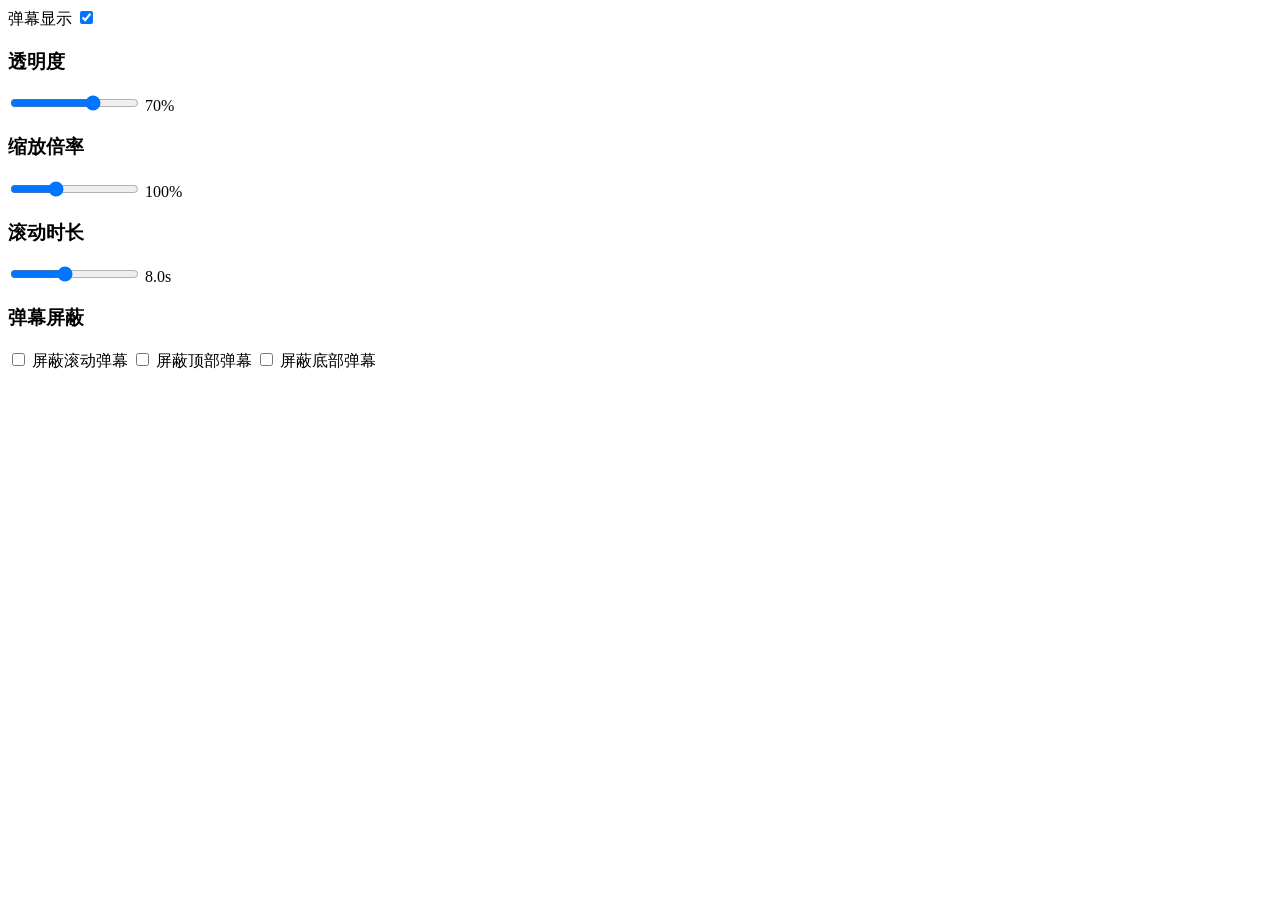
==== sidebar/index.html @ 13c16fd2 "弹幕字体缩放倍率功能 - sidebar字体大小改为缩放倍率(50%-200%) - 弹幕使用XML中的字体大小信息(p[2]) - 缩放倍率实时更新所有已渲染弹幕" ====
<!DOCTYPE html>
<html lang="zh-CN">

<head>
  <meta charset="UTF-8" />
  <link rel="stylesheet" href="index.css" />
  <title>弹幕控制</title>
</head>

<body>
  <div id="root">
    <div class="section">
      <div class="toggle-row">
        <span class="toggle-label">弹幕显示</span>
        <label class="switch" data-clickable>
          <input type="checkbox" id="toggle-danmaku" checked />
          <span class="switch-slider"></span>
        </label>
      </div>
    </div>

    <div class="section">
      <h3 class="section-title">透明度</h3>
      <div class="control-row">
        <input type="range" id="opacity-slider" data-clickable min="0.1" max="1" step="0.05" value="0.7" class="slider" />
        <span id="opacity-value" class="value-text">70%</span>
      </div>
    </div>

    <div class="section">
      <h3 class="section-title">缩放倍率</h3>
      <div class="control-row">
        <input type="range" id="fontsize-slider" data-clickable min="50" max="200" step="5" value="100" class="slider" />
        <span id="fontsize-value" class="value-text">100%</span>
      </div>
    </div>

    <div class="section">
      <h3 class="section-title">滚动时长</h3>
      <div class="control-row">
        <input type="range" id="duration-slider" data-clickable min="3000" max="15000" step="500" value="8000" class="slider" />
        <span id="duration-value" class="value-text">8.0s</span>
      </div>
    </div>

    <div class="section">
      <h3 class="section-title">弹幕屏蔽</h3>
      <div class="checkbox-group">
        <label class="checkbox-label" data-clickable>
          <input type="checkbox" id="block-scroll" /> 屏蔽滚动弹幕
        </label>
        <label class="checkbox-label" data-clickable>
          <input type="checkbox" id="block-top" /> 屏蔽顶部弹幕
        </label>
        <label class="checkbox-label" data-clickable>
          <input type="checkbox" id="block-bottom" /> 屏蔽底部弹幕
        </label>
      </div>
    </div>
  </div>
  <script src="index.js"></script>
</body>

</html>
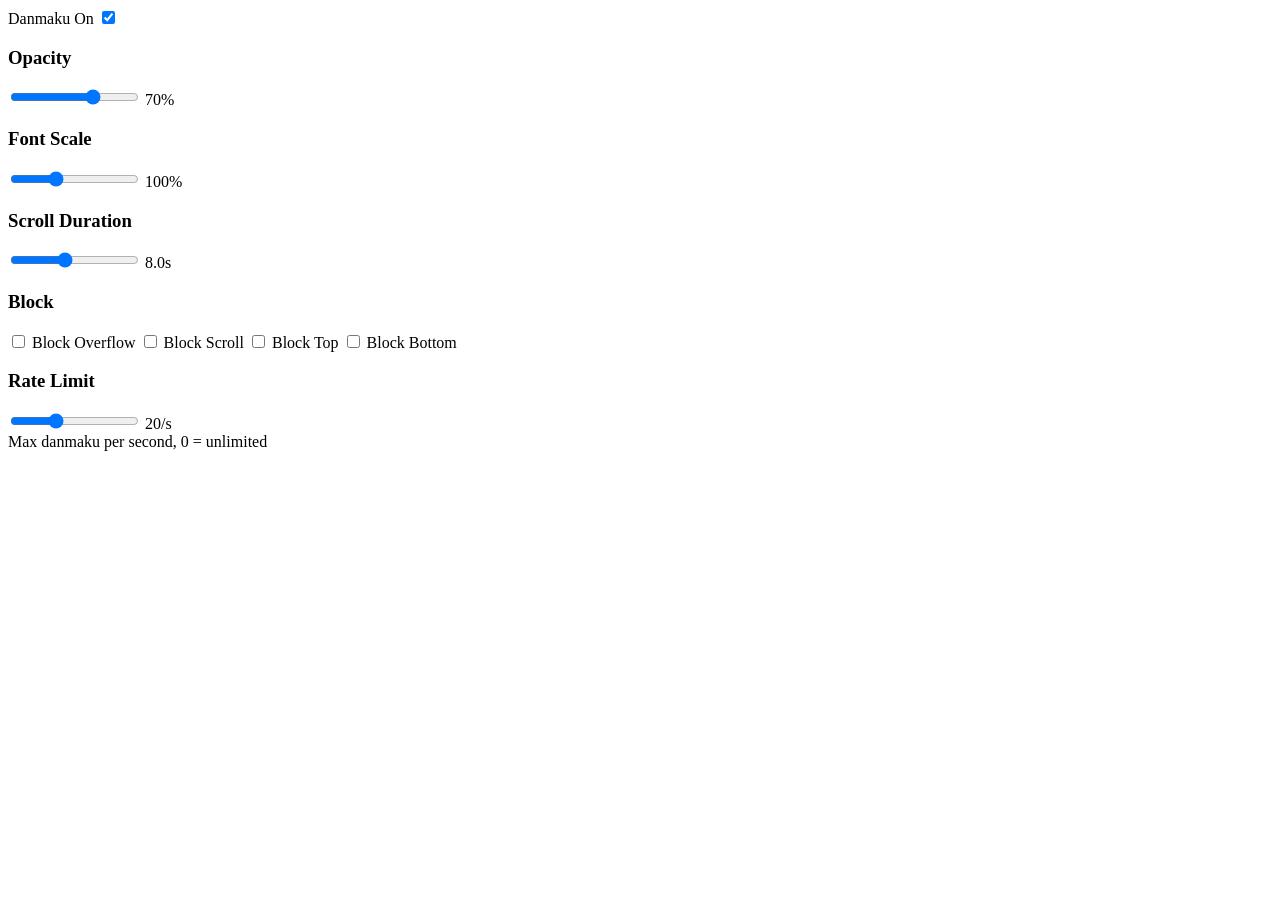
==== commit a9a3f27f: "fix: prevent forced-lane blocking when filtering overflow danmaku" ====
--- a/sidebar/index.html
+++ b/sidebar/index.html
@@ -1,17 +1,17 @@
 <!DOCTYPE html>
-<html lang="zh-CN">
+<html lang="en">
 
 <head>
   <meta charset="UTF-8" />
   <link rel="stylesheet" href="index.css" />
-  <title>弹幕控制</title>
+  <title>Danmaku Control</title>
 </head>
 
 <body>
   <div id="root">
     <div class="section">
       <div class="toggle-row">
-        <span class="toggle-label">弹幕显示</span>
+        <span class="toggle-label" data-i18n="danmaku_visible">Danmaku On</span>
         <label class="switch" data-clickable>
           <input type="checkbox" id="toggle-danmaku" checked />
           <span class="switch-slider"></span>
@@ -20,7 +20,7 @@
     </div>
 
     <div class="section">
-      <h3 class="section-title">透明度</h3>
+      <h3 class="section-title" data-i18n="opacity">Opacity</h3>
       <div class="control-row">
         <input type="range" id="opacity-slider" data-clickable min="0.1" max="1" step="0.05" value="0.7" class="slider" />
         <span id="opacity-value" class="value-text">70%</span>
@@ -28,7 +28,7 @@
     </div>
 
     <div class="section">
-      <h3 class="section-title">缩放倍率</h3>
+      <h3 class="section-title" data-i18n="font_scale">Font Scale</h3>
       <div class="control-row">
         <input type="range" id="fontsize-slider" data-clickable min="50" max="200" step="5" value="100" class="slider" />
         <span id="fontsize-value" class="value-text">100%</span>
@@ -36,7 +36,7 @@
     </div>
 
     <div class="section">
-      <h3 class="section-title">滚动时长</h3>
+      <h3 class="section-title" data-i18n="scroll_duration">Scroll Duration</h3>
       <div class="control-row">
         <input type="range" id="duration-slider" data-clickable min="3000" max="15000" step="500" value="8000" class="slider" />
         <span id="duration-value" class="value-text">8.0s</span>
@@ -44,18 +44,30 @@
     </div>
 
     <div class="section">
-      <h3 class="section-title">弹幕屏蔽</h3>
+      <h3 class="section-title" data-i18n="danmaku_block">Block</h3>
       <div class="checkbox-group">
         <label class="checkbox-label" data-clickable>
-          <input type="checkbox" id="block-scroll" /> 屏蔽滚动弹幕
+          <input type="checkbox" id="block-force-lane" /> <span data-i18n="block_force_lane">Block Overflow</span>
         </label>
         <label class="checkbox-label" data-clickable>
-          <input type="checkbox" id="block-top" /> 屏蔽顶部弹幕
+          <input type="checkbox" id="block-scroll" /> <span data-i18n="block_scroll">Block Scroll</span>
         </label>
         <label class="checkbox-label" data-clickable>
-          <input type="checkbox" id="block-bottom" /> 屏蔽底部弹幕
+          <input type="checkbox" id="block-top" /> <span data-i18n="block_top">Block Top</span>
+        </label>
+        <label class="checkbox-label" data-clickable>
+          <input type="checkbox" id="block-bottom" /> <span data-i18n="block_bottom">Block Bottom</span>
         </label>
       </div>
+    </div>
+
+    <div class="section">
+      <h3 class="section-title" data-i18n="rate_limit">Rate Limit</h3>
+      <div class="control-row">
+        <input type="range" id="max-per-sec-slider" data-clickable min="0" max="60" step="1" value="20" class="slider" />
+        <span id="max-per-sec-value" class="value-text">20/s</span>
+      </div>
+      <div class="hint-text" data-i18n="rate_limit_hint">Max danmaku per second, 0 = unlimited</div>
     </div>
   </div>
   <script src="index.js"></script>
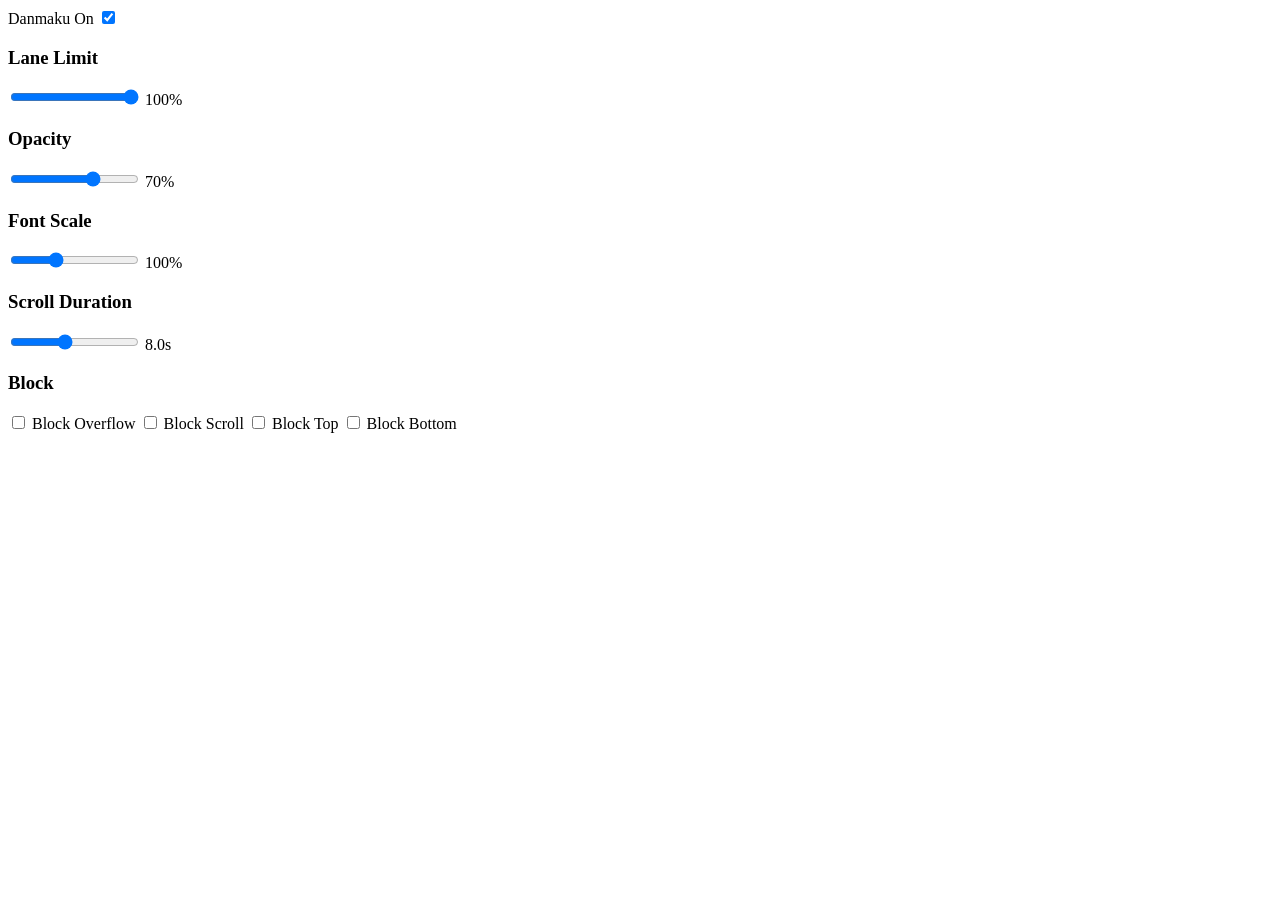
==== commit fcd6a6fe: "remove rate limit, add lane limit feature" ====
--- a/sidebar/index.html
+++ b/sidebar/index.html
@@ -16,6 +16,14 @@
           <input type="checkbox" id="toggle-danmaku" checked />
           <span class="switch-slider"></span>
         </label>
+      </div>
+    </div>
+
+    <div class="section">
+      <h3 class="section-title" data-i18n="lane_limit">Lane Limit</h3>
+      <div class="control-row">
+        <input type="range" id="max-lane-slider" data-clickable min="10" max="100" step="5" value="100" class="slider" />
+        <span id="max-lane-value" class="value-text">100%</span>
       </div>
     </div>
 
@@ -60,15 +68,6 @@
         </label>
       </div>
     </div>
-
-    <div class="section">
-      <h3 class="section-title" data-i18n="rate_limit">Rate Limit</h3>
-      <div class="control-row">
-        <input type="range" id="max-per-sec-slider" data-clickable min="0" max="60" step="1" value="20" class="slider" />
-        <span id="max-per-sec-value" class="value-text">20/s</span>
-      </div>
-      <div class="hint-text" data-i18n="rate_limit_hint">Max danmaku per second, 0 = unlimited</div>
-    </div>
   </div>
   <script src="index.js"></script>
 </body>
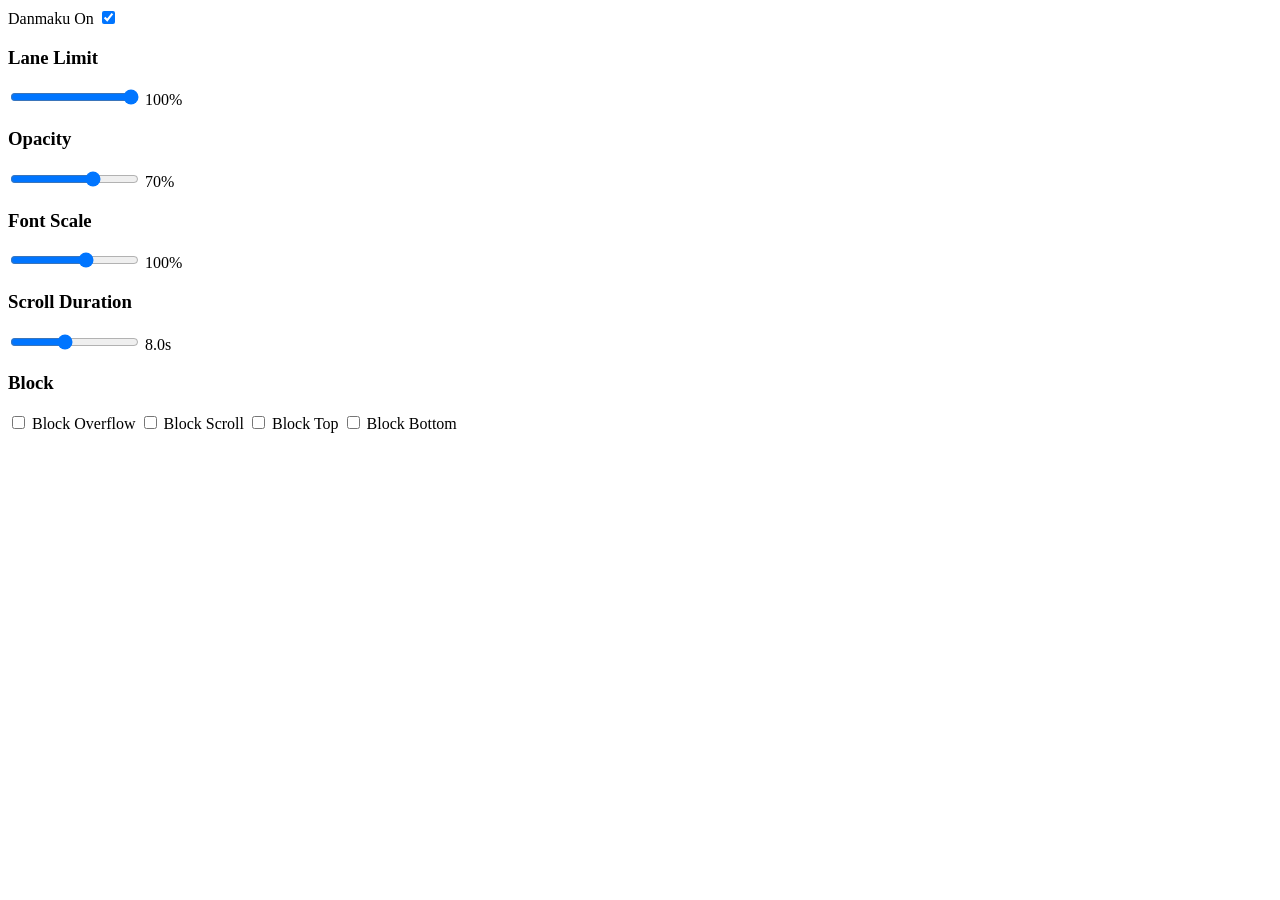
==== commit ea92c3ca: "fix: 修正字号计算逻辑，改为按屏幕高度比例显示 - overlay/index.js: 字号从 vw 改为 vh 单位 - overlay/index.js: 修正公式为 (d.size/25) " ====
--- a/sidebar/index.html
+++ b/sidebar/index.html
@@ -38,7 +38,7 @@
     <div class="section">
       <h3 class="section-title" data-i18n="font_scale">Font Scale</h3>
       <div class="control-row">
-        <input type="range" id="fontsize-slider" data-clickable min="50" max="200" step="5" value="100" class="slider" />
+        <input type="range" id="fontsize-slider" data-clickable min="25" max="150" step="5" value="100" class="slider" />
         <span id="fontsize-value" class="value-text">100%</span>
       </div>
     </div>
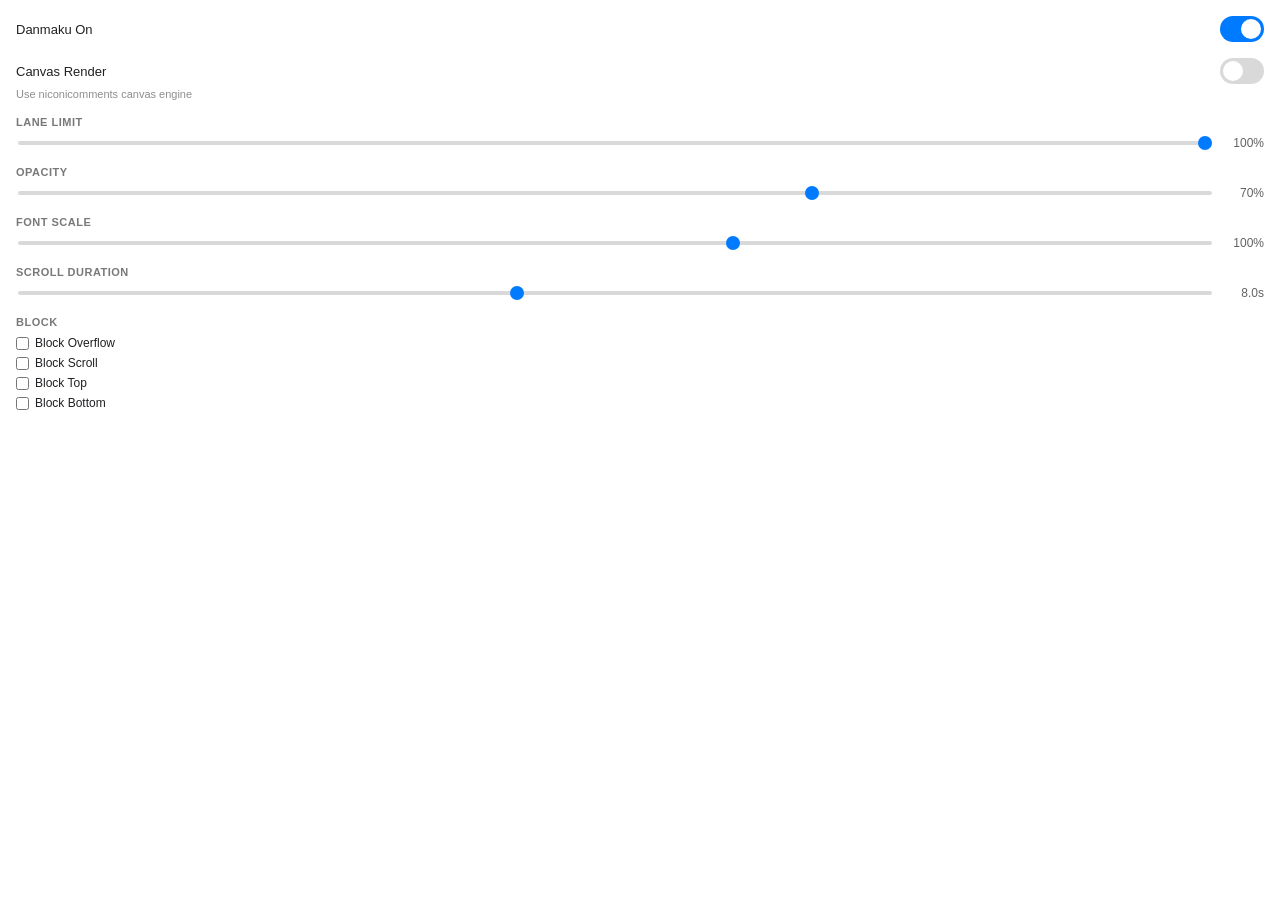
==== commit 18f63145: "feat: canvas mode with niconicomments, rAF rendering, time extrapolation, Flash/HTML5 mode switch" ====
--- a/sidebar/index.html
+++ b/sidebar/index.html
@@ -16,6 +16,28 @@
           <input type="checkbox" id="toggle-danmaku" checked />
           <span class="switch-slider"></span>
         </label>
+      </div>
+    </div>
+
+    <div class="section">
+      <div class="toggle-row">
+        <span class="toggle-label" data-i18n="render_canvas">Canvas Render</span>
+        <label class="switch" data-clickable>
+          <input type="checkbox" id="render-mode-canvas" />
+          <span class="switch-slider"></span>
+        </label>
+      </div>
+      <div class="hint-text" data-i18n="render_canvas_hint">Use niconicomments canvas engine</div>
+      <div class="hint-text canvas-hint" data-i18n="render_canvas_note" style="display:none;">Opacity is available</div>
+      <div class="canvas-mode-options" style="display:none; margin-top: 8px;">
+        <div class="control-row">
+          <span class="toggle-label" data-i18n="canvas_mode">Mode</span>
+          <select id="canvas-mode-select" data-clickable style="margin-left: auto;">
+            <option value="default" data-i18n="canvas_mode_default">Auto</option>
+            <option value="html5" data-i18n="canvas_mode_html5">HTML5</option>
+            <option value="flash" data-i18n="canvas_mode_flash">Flash</option>
+          </select>
+        </div>
       </div>
     </div>
 
--- a/sidebar/index.css
+++ b/sidebar/index.css
@@ -0,0 +1,223 @@
+* {
+  box-sizing: border-box;
+}
+
+html {
+  margin: 0;
+  padding: 0;
+}
+
+body {
+  margin: 0;
+  padding: 16px;
+  font-size: 13px;
+  font-family: -apple-system, BlinkMacSystemFont, "Segoe UI", Roboto,
+    Oxygen, Ubuntu, Cantarell, "Open Sans", "Helvetica Neue", sans-serif;
+  color: #1f2023;
+  background: none;
+}
+
+@media (prefers-color-scheme: dark) {
+  body {
+    color: #dadada;
+  }
+}
+
+small,
+.small {
+  font-size: 11px;
+}
+
+.secondary {
+  color: rgba(0, 0, 0, 0.5);
+}
+
+@media (prefers-color-scheme: dark) {
+  .secondary {
+    color: rgba(255, 255, 255, 0.5);
+  }
+}
+
+.pref-help {
+  margin-top: 2px;
+  font-size: 11px;
+  opacity: 0.7;
+}
+
+.pref-section {
+  margin-bottom: 12px;
+}
+
+.section {
+  margin-bottom: 16px;
+}
+
+.section-title {
+  font-size: 11px;
+  font-weight: 600;
+  text-transform: uppercase;
+  letter-spacing: 0.5px;
+  margin: 0 0 8px 0;
+  opacity: 0.6;
+}
+
+.toggle-row {
+  display: flex;
+  align-items: center;
+  justify-content: space-between;
+}
+
+.toggle-label {
+  font-size: 13px;
+}
+
+.switch {
+  position: relative;
+  display: inline-block;
+  width: 44px;
+  height: 26px;
+}
+
+.switch input {
+  opacity: 0;
+  width: 0;
+  height: 0;
+}
+
+.switch-slider {
+  position: absolute;
+  cursor: pointer;
+  top: 0;
+  left: 0;
+  right: 0;
+  bottom: 0;
+  background-color: rgba(128, 128, 128, 0.3);
+  transition: 0.2s;
+  border-radius: 26px;
+}
+
+.switch-slider:before {
+  position: absolute;
+  content: "";
+  height: 20px;
+  width: 20px;
+  left: 3px;
+  bottom: 3px;
+  background-color: white;
+  transition: 0.2s;
+  border-radius: 50%;
+}
+
+.switch input:checked + .switch-slider {
+  background-color: #007aff;
+}
+
+.switch input:checked + .switch-slider:before {
+  transform: translateX(18px);
+}
+
+@media (prefers-color-scheme: dark) {
+  .switch input:checked + .switch-slider {
+    background-color: #4da3ff;
+  }
+}
+
+.control-row {
+  display: flex;
+  align-items: center;
+  gap: 10px;
+}
+
+.value-text {
+  font-size: 12px;
+  min-width: 40px;
+  text-align: right;
+  opacity: 0.7;
+  font-variant-numeric: tabular-nums;
+}
+
+.slider {
+  flex: 1;
+  height: 4px;
+  -webkit-appearance: none;
+  appearance: none;
+  background: rgba(128, 128, 128, 0.3);
+  border-radius: 2px;
+  outline: none;
+}
+
+.slider::-webkit-slider-thumb {
+  -webkit-appearance: none;
+  appearance: none;
+  width: 14px;
+  height: 14px;
+  border-radius: 50%;
+  background: #007aff;
+  cursor: pointer;
+}
+
+@media (prefers-color-scheme: dark) {
+  .slider::-webkit-slider-thumb {
+    background: #4da3ff;
+  }
+}
+
+.checkbox-group {
+  display: flex;
+  flex-direction: column;
+  gap: 6px;
+}
+
+.checkbox-label {
+  display: flex;
+  align-items: center;
+  gap: 6px;
+  font-size: 12px;
+  cursor: pointer;
+}
+
+.checkbox-label input[type="checkbox"] {
+  margin: 0;
+  cursor: pointer;
+}
+
+.hint-text {
+  font-size: 11px;
+  opacity: 0.5;
+  margin-top: 4px;
+}
+
+kbd {
+  display: inline-block;
+  padding: 2px 6px;
+  font-size: 11px;
+  font-family: -apple-system, sans-serif;
+  background: rgba(128, 128, 128, 0.15);
+  border: 1px solid rgba(128, 128, 128, 0.3);
+  border-radius: 3px;
+  box-shadow: 0 1px 0 rgba(128, 128, 128, 0.2);
+}
+
+select {
+  -webkit-appearance: none;
+  appearance: none;
+  padding: 4px 8px;
+  font-size: 12px;
+  border: 1px solid rgba(128, 128, 128, 0.3);
+  border-radius: 4px;
+  background: rgba(128, 128, 128, 0.1);
+  color: inherit;
+  cursor: pointer;
+  outline: none;
+}
+
+select:focus {
+  border-color: #007aff;
+}
+
+@media (prefers-color-scheme: dark) {
+  select {
+    background: rgba(255, 255, 255, 0.1);
+    border-color: rgba(255, 255, 255, 0.2);
+  }
+}
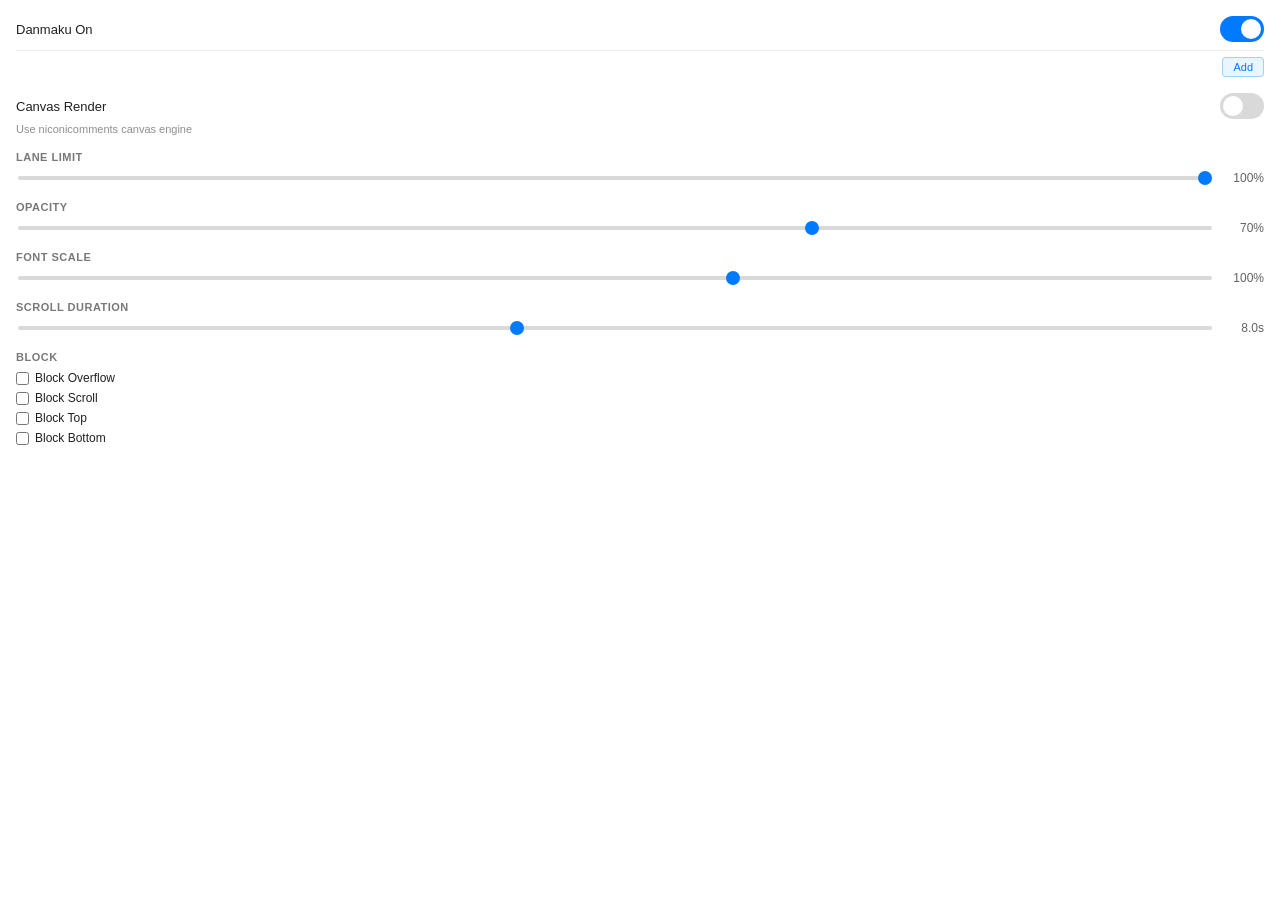
==== commit 8e32ea44: "feat: multi-danmaku file loading with file discovery, merge, deduplication and sidebar UI" ====
--- a/sidebar/index.html
+++ b/sidebar/index.html
@@ -17,6 +17,15 @@
           <span class="switch-slider"></span>
         </label>
       </div>
+      <div id="danmaku-file-list-section" class="danmaku-file-list-section">
+        <div id="danmaku-file-list-container"></div>
+        <div class="danmaku-file-list-footer">
+          <span id="danmaku-file-count" class="danmaku-file-count"></span>
+          <div class="danmaku-file-list-actions">
+            <button id="danmaku-file-add-btn" class="danmaku-file-action-btn" data-i18n="file_add">Add</button>
+          </div>
+        </div>
+      </div>
     </div>
 
     <div class="section">
@@ -28,7 +37,7 @@
         </label>
       </div>
       <div class="hint-text" data-i18n="render_canvas_hint">Use niconicomments canvas engine</div>
-      <div class="hint-text canvas-hint" data-i18n="render_canvas_note" style="display:none;">Opacity is available</div>
+      <div class="hint-text canvas-unsupported" data-i18n="render_canvas_unsupported" style="display:none;">Only available for Niconico format</div>
       <div class="canvas-mode-options" style="display:none; margin-top: 8px;">
         <div class="control-row">
           <span class="toggle-label" data-i18n="canvas_mode">Mode</span>
--- a/sidebar/index.css
+++ b/sidebar/index.css
@@ -116,6 +116,15 @@
   transform: translateX(18px);
 }
 
+.switch input:disabled + .switch-slider {
+  opacity: 0.4;
+  cursor: not-allowed;
+}
+
+.switch input:disabled + .switch-slider:before {
+  cursor: not-allowed;
+}
+
 @media (prefers-color-scheme: dark) {
   .switch input:checked + .switch-slider {
     background-color: #4da3ff;
@@ -185,6 +194,274 @@
   font-size: 11px;
   opacity: 0.5;
   margin-top: 4px;
+}
+
+.canvas-unsupported {
+  color: #ff6b6b;
+  opacity: 0.8;
+}
+
+@media (prefers-color-scheme: dark) {
+  .canvas-unsupported {
+    color: #ff8787;
+  }
+}
+
+.danmaku-file-info {
+  margin-top: 6px;
+  padding: 6px 8px;
+  background: rgba(128, 128, 128, 0.08);
+  border-radius: 4px;
+  font-size: 11px;
+  line-height: 1.4;
+}
+
+.danmaku-file-name {
+  font-weight: 500;
+  word-break: break-all;
+}
+
+.danmaku-file-path {
+  opacity: 0.5;
+  font-size: 10px;
+  word-break: break-all;
+  margin-top: 2px;
+}
+
+.danmaku-file-list-section {
+  margin-top: 8px;
+}
+
+.danmaku-file-list-footer {
+  display: flex;
+  align-items: center;
+  justify-content: space-between;
+  margin-top: 6px;
+  padding-top: 6px;
+  border-top: 1px solid rgba(128, 128, 128, 0.15);
+}
+
+.danmaku-file-count {
+  font-size: 11px;
+  opacity: 0.6;
+}
+
+.danmaku-file-list-actions {
+  display: flex;
+  gap: 6px;
+}
+
+.danmaku-file-action-btn {
+  padding: 3px 10px;
+  font-size: 11px;
+  font-family: inherit;
+  color: #007aff;
+  background: rgba(0, 122, 255, 0.08);
+  border: 1px solid rgba(0, 122, 255, 0.3);
+  border-radius: 4px;
+  cursor: pointer;
+}
+
+.danmaku-file-action-btn:hover {
+  background: rgba(0, 122, 255, 0.15);
+}
+
+.danmaku-file-action-btn:active {
+  background: rgba(0, 122, 255, 0.25);
+}
+
+.danmaku-file-action-btn.delete-btn {
+  color: #ff3b30;
+  background: rgba(255, 59, 48, 0.08);
+  border-color: rgba(255, 59, 48, 0.3);
+}
+
+.danmaku-file-action-btn.delete-btn:hover {
+  background: rgba(255, 59, 48, 0.15);
+}
+
+.danmaku-file-action-btn.delete-btn:active {
+  background: rgba(255, 59, 48, 0.25);
+}
+
+@media (prefers-color-scheme: dark) {
+  .danmaku-file-action-btn {
+    color: #4da3ff;
+    background: rgba(77, 163, 255, 0.08);
+    border-color: rgba(77, 163, 255, 0.3);
+  }
+
+  .danmaku-file-action-btn:hover {
+    background: rgba(77, 163, 255, 0.15);
+  }
+
+  .danmaku-file-action-btn.delete-btn {
+    color: #ff6b6b;
+    background: rgba(255, 107, 107, 0.08);
+    border-color: rgba(255, 107, 107, 0.3);
+  }
+
+  .danmaku-file-action-btn.delete-btn:hover {
+    background: rgba(255, 107, 107, 0.15);
+  }
+}
+
+.danmaku-file-group {
+  margin-bottom: 6px;
+}
+
+.danmaku-file-group-title {
+  font-size: 10px;
+  font-weight: 600;
+  text-transform: uppercase;
+  letter-spacing: 0.5px;
+  opacity: 0.5;
+  margin-bottom: 4px;
+  padding: 0 2px;
+}
+
+.danmaku-file-item {
+  display: flex;
+  align-items: center;
+  gap: 6px;
+  padding: 4px 6px;
+  border-radius: 4px;
+  cursor: pointer;
+  transition: background 0.15s;
+}
+
+.danmaku-file-item:hover {
+  background: rgba(128, 128, 128, 0.08);
+}
+
+.danmaku-file-item input[type="checkbox"] {
+  margin: 0;
+  flex-shrink: 0;
+  cursor: pointer;
+}
+
+.danmaku-file-item-info {
+  flex: 1;
+  min-width: 0;
+  display: flex;
+  align-items: center;
+  gap: 6px;
+  overflow: hidden;
+}
+
+.danmaku-file-item-name {
+  font-size: 11px;
+  font-weight: 500;
+  white-space: nowrap;
+  overflow: hidden;
+  text-overflow: ellipsis;
+  flex: 1;
+  min-width: 0;
+}
+
+.danmaku-file-item-type {
+  font-size: 9px;
+  font-weight: 600;
+  padding: 1px 4px;
+  border-radius: 3px;
+  background: rgba(128, 128, 128, 0.15);
+  color: inherit;
+  opacity: 0.7;
+  flex-shrink: 0;
+}
+
+.danmaku-file-item-path {
+  font-size: 10px;
+  opacity: 0.4;
+  white-space: nowrap;
+  overflow: hidden;
+  text-overflow: ellipsis;
+}
+
+.danmaku-file-item-delete {
+  flex-shrink: 0;
+  width: 18px;
+  height: 18px;
+  display: flex;
+  align-items: center;
+  justify-content: center;
+  border: none;
+  background: none;
+  color: rgba(128, 128, 128, 0.5);
+  cursor: pointer;
+  border-radius: 3px;
+  font-size: 14px;
+  line-height: 1;
+  padding: 0;
+  opacity: 0;
+  transition: opacity 0.15s, color 0.15s;
+}
+
+.danmaku-file-item:hover .danmaku-file-item-delete {
+  opacity: 1;
+}
+
+.danmaku-file-item-delete:hover {
+  color: #ff3b30;
+  background: rgba(255, 59, 48, 0.08);
+}
+
+@media (prefers-color-scheme: dark) {
+  .danmaku-file-item-delete:hover {
+    color: #ff6b6b;
+    background: rgba(255, 107, 107, 0.08);
+  }
+}
+
+.danmaku-file-unknown-toggle {
+  font-size: 11px;
+  opacity: 0.5;
+  cursor: pointer;
+  padding: 4px 6px;
+  display: flex;
+  align-items: center;
+  gap: 4px;
+  user-select: none;
+}
+
+.danmaku-file-unknown-toggle:hover {
+  opacity: 0.7;
+}
+
+.danmaku-file-unknown-toggle .toggle-arrow {
+  display: inline-block;
+  transition: transform 0.2s;
+  font-size: 10px;
+}
+
+.danmaku-file-unknown-toggle .toggle-arrow.expanded {
+  transform: rotate(90deg);
+}
+
+.danmaku-file-unknown-content {
+  display: none;
+}
+
+.danmaku-file-unknown-content.expanded {
+  display: block;
+}
+
+.danmaku-file-item-error {
+  font-size: 10px;
+  color: #ff3b30;
+  padding: 2px 6px;
+  opacity: 0.8;
+}
+
+@media (prefers-color-scheme: dark) {
+  .danmaku-file-item-error {
+    color: #ff6b6b;
+  }
+}
+
+.danmaku-file-item.disabled {
+  opacity: 0.5;
+  pointer-events: none;
 }
 
 kbd {
